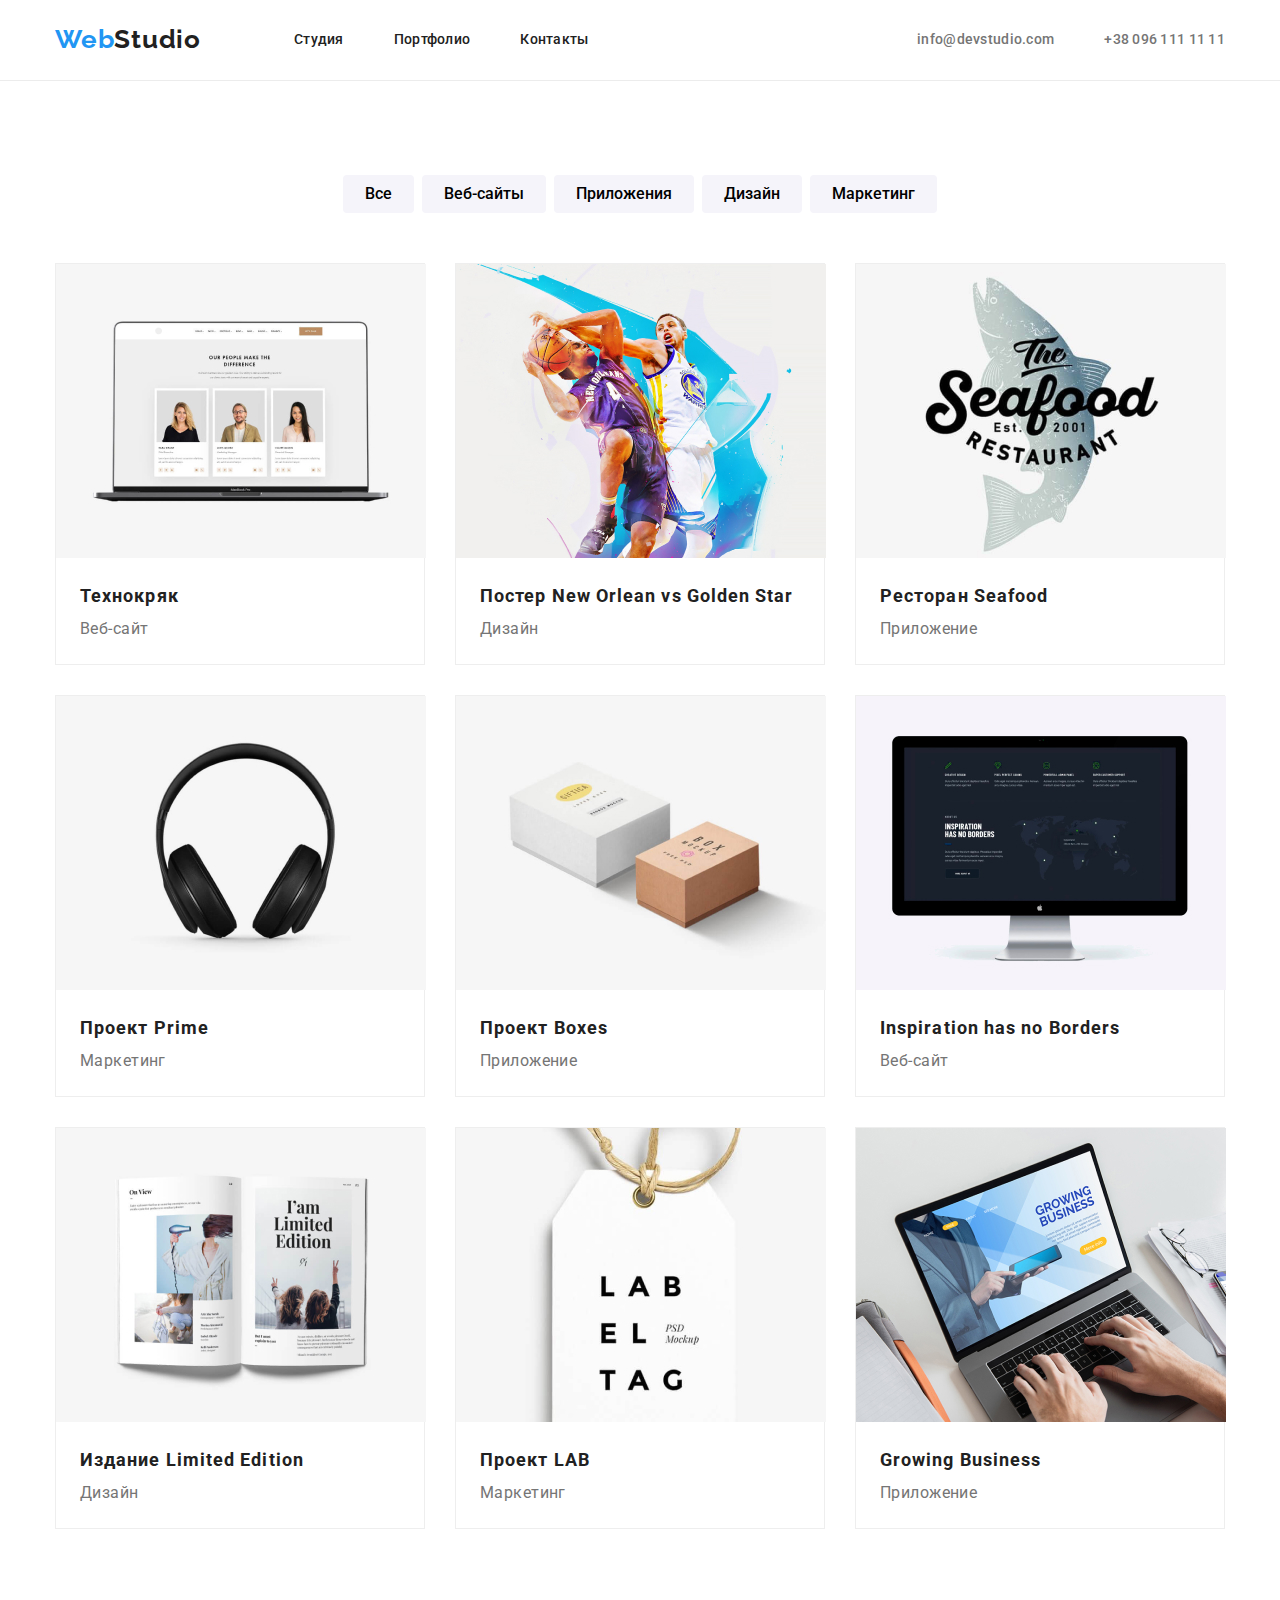
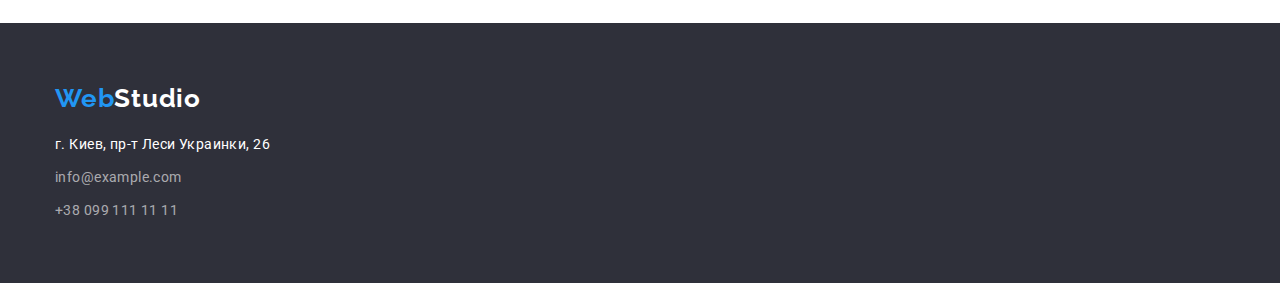
==== portfolio.html @ 338f5b6b "клондз" ====
<!DOCTYPE html>
<html lang="ru">

<head>
    <meta charset="UTF-8">
    <meta name="viewport" content="width=device-width, initial-scale=1.0">
    <title>Potfolio</title>
    <link rel="stylesheet" href="https://cdnjs.cloudflare.com/ajax/libs/modern-normalize/1.0.0/modern-normalize.min.css">
    <link rel="preconnect" href="https://fonts.gstatic.com">
    <link href="https://fonts.googleapis.com/css2?family=Raleway:wght@700&family=Roboto:wght@400;500;700;900&display=swap"
        rel="stylesheet">
    <link rel="stylesheet" href="./css/style.css">
</head>

<body>
    <!--Шапка сайта-->
    <header class="header">
        <div class="container">
            <nav class="navigation">
                <a href="./index.html" class="logo">
                    <span class="logo-accent">Web</span>Studio</a>
                <ul class="site-nav">
                    <li class="navigation-list"><a href="./index.html" class="link">Студия</a></li>
                    <li class="navigation-list"><a href="./portfolio.html" class="link current">Портфолио</a></li>
                    <li class="navigation-list"><a href="#" class="link">Контакты</a></li>
                </ul>
            </nav>
            <address class="address-nav">
                <a class="link" href="mailto:info@devstudio.com">info@devstudio.com</a>
                <a class="link number" href="tel:+380961111111">+38 096 111 11 11</a>
            </address>
        </div>
        
            
        

    </header>



  
    <main>
        <section class="examples-works">
            <div class="container">
                <h1 class="visually-hidden">Портфолио</h1>
                <ul class="button">
                    <li class="icon"><button type="button" class="curent button-icon">Все</button></li>
                    <li class="icon"><button type="button" class="button-icon">Веб-сайты</button></li>
                    <li class="icon"><button type="button" class="button-icon">Приложения</button></li>
                    <li class="icon"><button type="button" class="button-icon">Дизайн</button></li>
                    <li class="icon"><button type="button" class="button-icon">Маркетинг</button></li>
                </ul>
                <ul class="project">
                    <li class="item"><a href="">
                        <img src="./images/img-port1.jpg" alt="Ноутбук"> 
                        <div class="project-text">
                            <h2 class="project-name">Технокряк</h2>
                            <p class="project-type">Веб-сайт</p>
                        </div>
                        
                        </a>
                    </li>
                    <li class="item"><a href="">
                        <img src="./images/img-port2.jpg" alt="<Баскетбол"> 
                        <div class="project-text">
                            <h2 class="project-name">Постер New Orlean vs Golden Star</h2>
                            <p class="project-type">Дизайн</p>
                        </div>
                        
                        </a>
                    </li>
                    <li class="item"><a href="">
                        <img src="./images/img-port3.jpg" alt="Ресторан Seafood"> 
                        <div class="project-text">
                            <h2 class="project-name">Ресторан Seafood</h2>
                            <p class="project-type">Приложение</p>
                        </div>
                        
                        </a>
                    </li>
                    <li class="item"><a href="">
                        <img src="./images/img-port4.jpg" alt="Наушнки"> 
                        <div class="project-text">
                            <h2 class="project-name">Проект Prime</h2>
                            <p class="project-type">Маркетинг</p>
                        </div>
                        
                        </a>
                    </li>
                    <li class="item"><a href="">
                        <img src="./images/img-port5.jpg" alt="Коробки"> 
                        <div class="project-text">
                            <h2 class="project-name">Проект Boxes</h2>
                            <p class="project-type">Приложение</p>
                        </div>
                        
                        </a>
                    </li>
                    <li class="item"><a href="">
                        <img src="./images/img-port6.jpg" alt="Дизайн на мониторе"> 
                        <div class="project-text">
                            <h2 class="project-name">Inspiration has no Borders</h2>
                            <p class="project-type">Веб-сайт</p>
                        </div>
                        
                        </a>
                    </li>
                    <li class="item"><a href="">
                        <img src="./images/img-port7.jpg" alt="Лимитированая книга"> 
                        <div class="project-text">
                            <h2 class="project-name">Издание Limited Edition</h2>
                            <p class="project-type">Дизайн</p>
                        </div>
                        
                        </a>
                    </li>
                    <li class="item"><a href="">
                        <img src="./images/img-port8.jpg" alt="Tag метки"> 
                        <div class="project-text">
                            <h2 class="project-name">Проект LAB</h2>
                            <p class="project-type">Маркетинг</p>
                        </div>
                        
                        </a>
                    </li>
                    <li class="item"><a href="">
                        <img src="./images/img-port9.jpg" alt="Приложение на ноутбуке"> 
                        <div class="project-text"><h2 class="project-name">Growing Business</h2>
                        <p class="project-type">Приложение</p></div>
                        
                        </a>
                    </li>
                
                </ul>
            </div>
            
        </section>
    </main>
    <!--Подвал-->
    <footer class="box">
        <div class="footer-nav container">
            <a href="index.html" class="logo-footer">
                <span class="logo-accent">Web</span>Studio</a>
            <address>
                <ul class="box-list">
                    <li>
                        <a class="link address" href="https://goo.gl/maps/RxFBM79pDtVXAwZK7">г. Киев, пр-т Леси Украинки, 26
                            <br></a>
                    </li>
                    <li>
                        <a class="link" href="mailto:info@example.com">info@example.com</a>
                    </li>
                    <li>
                        <a class="link" href="tel:+380991111111">+38 099 111 11 11</a>
                    </li>
                </ul>
    
    
    
    
            </address>
    
    
        </div>
    
    </footer>
    </body>
    
    </html>
---- css/style.css ----
/* цвет основного текста #757575*/
/* вторичный цвет текста #212121 */
/* цвет акцента 2196f3*/
/* фон белый  */
:root {
  --primary-text-color: #757575;
  --title-text-color: #212121;
  --accent-color: #2196f3;
  --primary-white-color: #ffffff;
  --second-background: #f5f4fa;
  --footer-background: #2f303a;
  --border-color-projects: #EEEEEE;
}

*,
*::before,
*::after {
  margin: 0;
  padding: 0;
  box-sizing: border-box;
}
img {
  display: block;
}
body {
  margin: 0;
  background-color: var(--primary-white-color);
  color: var(--primary-text-color);
  font-family: Roboto, sans-serif;
  letter-spacing: 0.03em;
  font-size: 14px;
  line-height: 1.17;
}
body li {
  list-style-type: none;
}
li a {
  text-decoration: none;
}
.container {
  width: 1200px;
  margin-left: 0 auto;
  padding-left: 15px;
  padding-right: 15px;
  margin: 0 auto;
}

.header {
  display: flex;
  align-items: center;
  border-bottom: 1px solid #ececec;
  padding-top: 24px;
  padding-bottom: 25px;
}
.header .container {
  display: flex;
  align-items: center;
}

.navigation {
  display: flex;
  align-items: center;
}
.site-nav {
  display: flex;
  align-items: center;
}

.logo {
  align-items: center;
  margin-right: 93px;
  font-family: Raleway, sans-serif;
  font-weight: 700;
  font-size: 26px;
  line-height: 1.2;
  color: var(--title-text-color);
  letter-spacing: 0.03em;
}

.logo-accent {
  color: var(--accent-color);
}

nav a,
.address-nav a {
  text-decoration: none;
}
.address-nav {
  display: flex;
  margin-left: auto;
}
.site-nav .link:hover,
.site-nav .link:focus,
.site-nav .current:visited {
  color: var(--accent-color);
}
/* Site nav */
.site-nav .link {
  font-weight: 500;
  font-size: 14px;
  line-height: 1.14;
  letter-spacing: 0.02em;
  color: var(--title-text-color);
}
.navigation-list {
  display: block;
  margin-right: 50px;
}
.navigation-list:last-child {
  margin-right: 0;
}

.site-nav .link:hover,
.site-nav .link:focus,
.site-nav .current:visited {
  color: var(--accent-color);
}
.address-nav a {
  color: var(--primary-text-color);
  font-weight: 500;
  font-size: 14px;
  line-height: 1.14;
  letter-spacing: 0.02em;
  font-style: normal;
}
.address-nav .link:hover,
.address-nav .link:focus {
  color: var(--accent-color);
}
.address-nav .number {
  margin-left: 50px;
}
/* h1 Заголовок h1 */
.hero {
  text-align: center;
  padding: 200px 0;
  color: var(--primary-white-color);
  background-color: #2f303a;
}
.hero-title {
  font-weight: 900;
  font-size: 44px;
  line-height: 1.36;
  text-align: center;
  letter-spacing: 0.06em;
  text-transform: uppercase;
  margin-bottom: 30px;
  border: none;
}

.hero-button {
  font-weight: 700;
  font-size: 16px;
  line-height: 1.87;
  letter-spacing: 0.06em;
  background-color: var(--accent-color);
  color: var(--primary-white-color);
  display: inline-block;
  padding: 10px 32px;
  box-shadow: 0px 4px 4px rgba(0, 0, 0, 0.15);
  border-radius: 4px;
  border: none;

}

/* Особенности */
.visually-hidden {
  position: absolute;
  width: 1px;
  height: 1px;
  margin: -1px;
  border: 0;
  padding: 0;

  white-space: nowrap;
  clip-path: inset(100%);
  clip: rect(0 0 0 0);
  overflow: hidden;
}
.advantages-title {
  margin-bottom: 10px;
  color: var(--title-text-color);
  font-weight: 700;
  font-size: 14px;
  line-height: 1.14;
  text-transform: uppercase;
}
.advantages-text {
  font-weight: 400;
  font-size: 14px;
  line-height: 1.71;
}
.advantages-list {
  display: flex;
  flex-wrap: wrap;
}
.advantages-item {
  margin-right: 30px;
  width: 270px;
}
.advantages-item:last-child {
  margin-right: 0;
}
/* Сферы деятельности */
.section {
  padding-top: 94px;
  padding-bottom: 94px;
}
.advantages {
  padding-bottom: 0;
}
.section .product-item-title {
  margin-bottom: 50px;
  color: var(--title-text-color);
  font-weight: 700;
  font-size: 36px;
  line-height: 1.17;
  text-align: center;
}
.product-list {
  display: flex;
  flex-flow: row;
  justify-content: space-between;
}
/* Секция наша команда */
.team {
  background-color: var(--second-background);
}
.team-list {
  display: flex;
  flex-direction: row;
  justify-content: space-between;
}
.team-item {
  background-color: var(--primary-white-color);
  box-shadow: 0px 1px 3px rgba(0, 0, 0, 0.12), 0px 1px 1px rgba(0, 0, 0, 0.14),
    0px 2px 1px rgba(0, 0, 0, 0.2);
  border-radius: 0px 0px 4px 4px;
}
.about-team {
  display: block;
  text-align: center;
  padding-top: 30px;
  padding-bottom: 30px;
}
.team-item-title {
  margin-bottom: 50px;
  font-weight: 700;
  font-size: 36px;
  line-height: 1.16;
  text-align: center;
  color: var(--title-text-color);
}
.team-caption {
  font-weight: 500;
  font-size: 16px;
  line-height: 1.19;
  text-align: center;
  padding-bottom: 10px;
  color: var(--title-text-color);
}
.team-text {
  font-weight: 400;
  font-size: 16px;
  line-height: 1.19;
  text-align: center;
}

/* Футер */
.box .logo-footer {
  margin-bottom: 20px;
}
.logo-footer {
  font-family: "Raleway", sans-serif;
  font-weight: 700;
  font-size: 26px;
  letter-spacing: 0.03em;
  color: var(--primary-white-color);
}

.box-list .addresss {
  color: var(--primary-white-color);
}

.box-list .link {
  line-height: 1.71;
  color: rgba(255, 255, 255, 0.6);
  font-style: normal;
}
.box-list li:not(:last-child) {
  margin-bottom: 9px;
}

.box a {
  text-decoration: none;
  display: block;
}
.box {
  background-color: var(--footer-background);
  padding: 60px 0;
}
.logo-second-footer {
  color: var(--primary-white-color);
}
.address-footer {
  font-style: normal;
}


.box-list .address {
  color: var(--primary-white-color);
}
.link:hover,
.link:focus {
  color: var(--accent-color);
  text-decoration: none;
}

/* Портфолио */
.button {
  display: flex;
  justify-content: center;
  margin-bottom: 50px;
}

.button-icon {
  font-weight: 500;
  font-size: 16px;
  line-height: 1.62;
  background-color: var(--second-background);
  padding: 6px 22px;
  border-radius: 4px;
  border: none;
}
.current.button-icon,
.button-icon:hover,
.button-icon:focus {
  background-color: var(--accent-color);
  color: var(--primary-white-color);
  box-shadow: 0px 3px 1px rgba(0, 0, 0, 0.1), 0px 1px 2px rgba(0, 0, 0, 0.08),
    0px 2px 2px rgba(0, 0, 0, 0.12);
}
.icon:not(:last-child) {
  margin-right: 8px;
}
.examples-works {
    padding: 94px 0;
    }
}

.examples-works p {
  font-family: Roboto;
  font-weight: 400;
  font-size: 16px;
  line-height: 1.875;
  letter-spacing: 0.03em;
  color: var(--primary-text-color);
}
.project {
  display: flex;
  flex-wrap: wrap;
}
.project .item {
  width: 370px;
  margin: 0px 30px 30px 0px;
  border: 1px solid var(--border-color-projects);
}
.project .item:nth-child(3n + 3) {
  margin-right: 0px;
}
.project .item:nth-last-child(-n + 3) {
  margin-bottom: 0px;
}
.project-name {
  color: var(--title-text-color);;
  font-weight: 700;
  font-size: 18px;
  line-height: 2;
  letter-spacing: 0.06em;

}
.project-type {
  font-size: 16px;
  line-height: 1.87;
  color: var(--primary-text-color);

}
.examples-works .project-text {
      padding: 20px 24px;
}
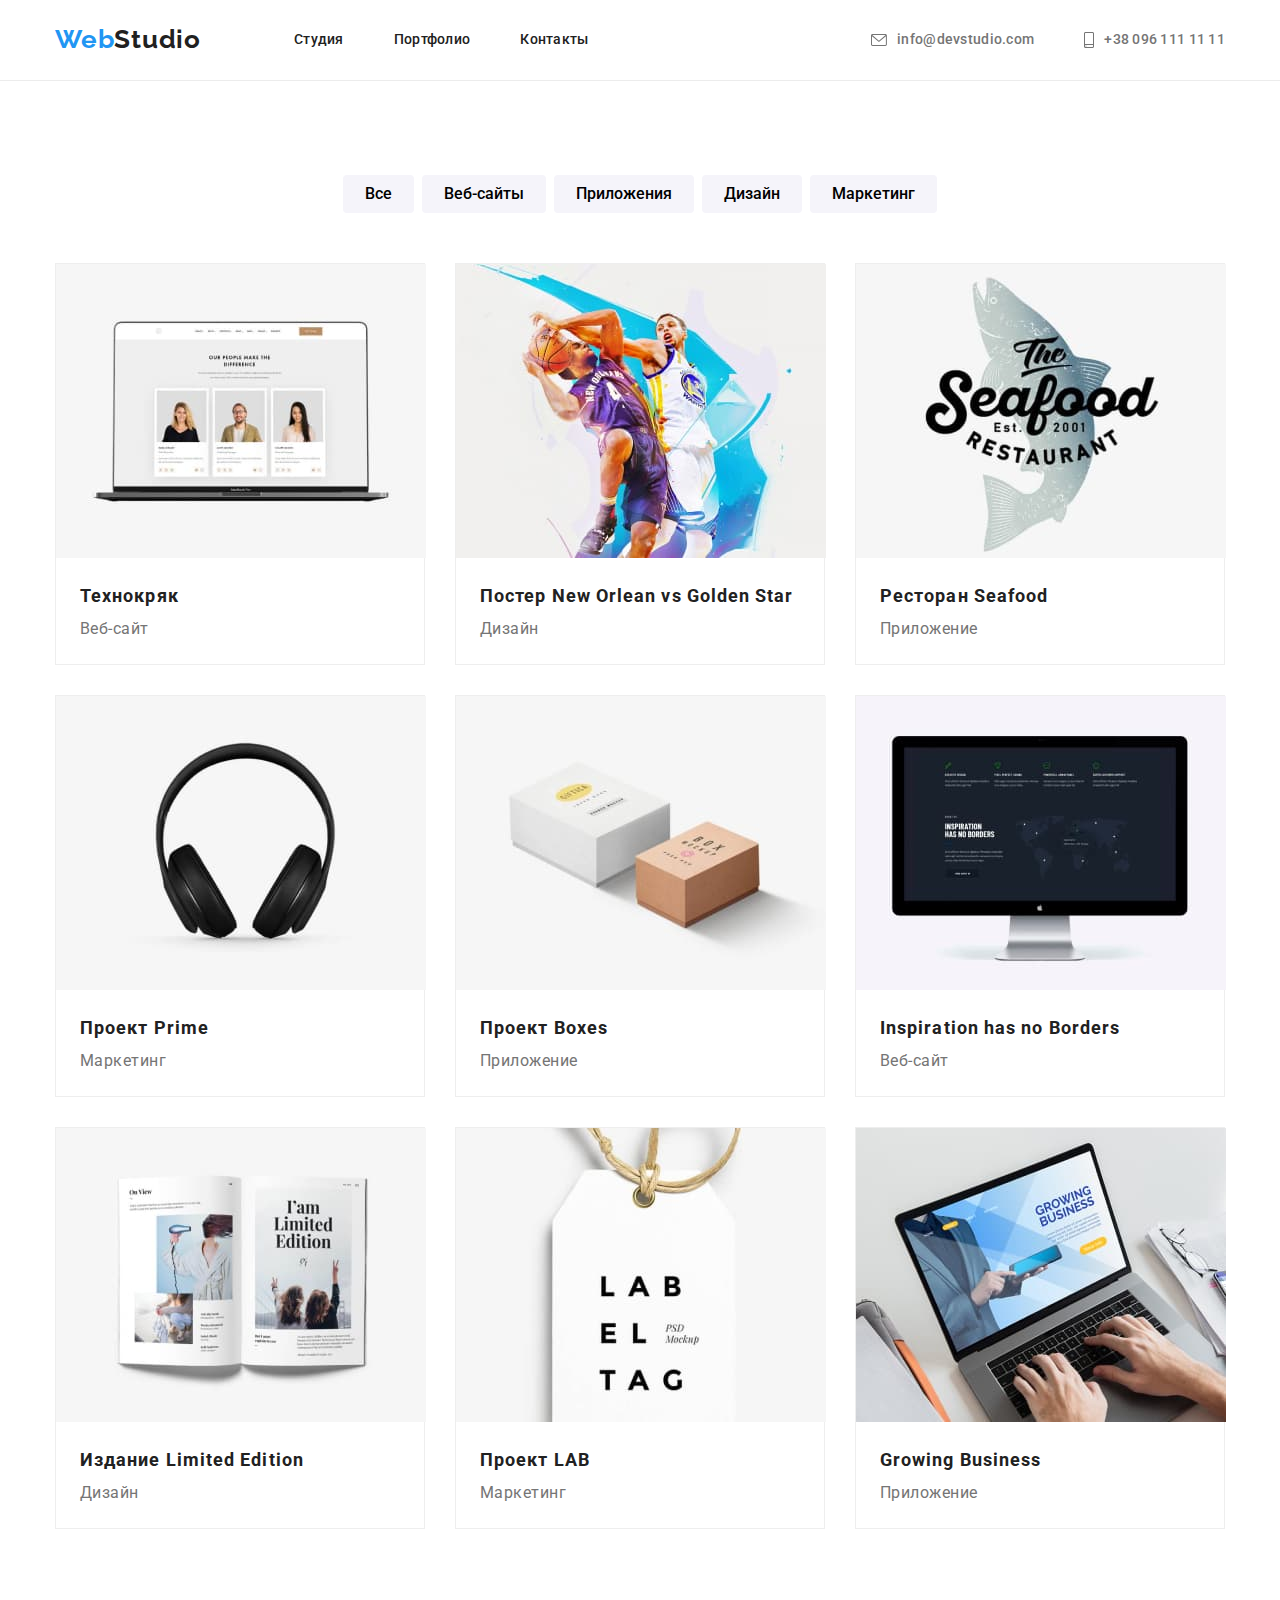
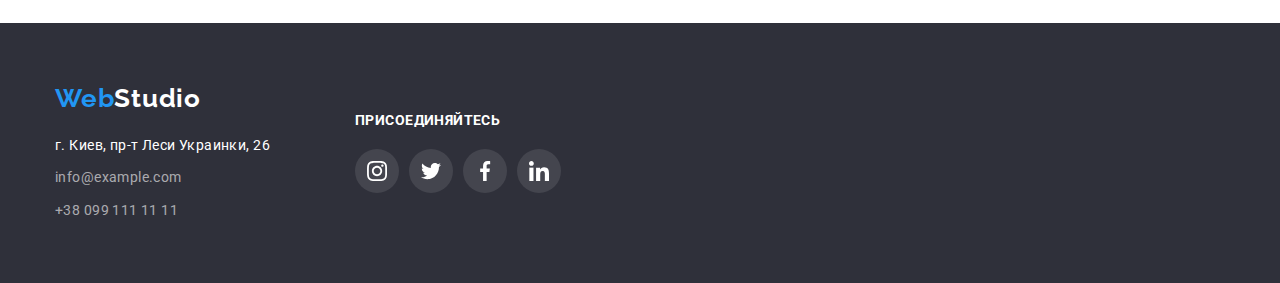
==== commit 3eb862be: "hw4end" ====
--- a/portfolio.html
+++ b/portfolio.html
@@ -26,8 +26,16 @@
                 </ul>
             </nav>
             <address class="address-nav">
-                <a class="link" href="mailto:info@devstudio.com">info@devstudio.com</a>
-                <a class="link number" href="tel:+380961111111">+38 096 111 11 11</a>
+                <a class="link" href="mailto:info@devstudio.com">
+                    <svg class="header-contacts" width="16" height="12">
+                        <use href="./images/sprite.svg#icon-envelope"></use>
+                    </svg>
+                    info@devstudio.com</a>
+                <a class="link number" href="tel:+380961111111">
+                    <svg class="header-contacts" width="10" height="16">
+                        <use href="./images/sprite.svg#icon-smartphone"></use>
+                    </svg>
+                    +38 096 111 11 11</a>
             </address>
         </div>
         
@@ -139,30 +147,58 @@
     <!--Подвал-->
     <footer class="box">
         <div class="footer-nav container">
-            <a href="index.html" class="logo-footer">
-                <span class="logo-accent">Web</span>Studio</a>
-            <address>
-                <ul class="box-list">
-                    <li>
-                        <a class="link address" href="https://goo.gl/maps/RxFBM79pDtVXAwZK7">г. Киев, пр-т Леси Украинки, 26
-                            <br></a>
-                    </li>
-                    <li>
-                        <a class="link" href="mailto:info@example.com">info@example.com</a>
-                    </li>
-                    <li>
-                        <a class="link" href="tel:+380991111111">+38 099 111 11 11</a>
-                    </li>
-                </ul>
-    
-    
-    
-    
-            </address>
-    
-    
+            <div class="box-address">
+                <a href="index.html" class="logo-footer">
+                    <span class="logo-accent">Web</span>Studio</a>
+                <address>
+                    <ul class="box-list">
+                        <li>
+                            <a class="link address" href="https://goo.gl/maps/RxFBM79pDtVXAwZK7">г. Киев, пр-т Леси
+                                Украинки, 26<br></a>
+                        </li>
+                        <li>
+                            <a class="link" href="mailto:info@example.com">info@example.com</a>
+                        </li>
+                        <li>
+                            <a class="link" href="tel:+380991111111">+38 099 111 11 11</a>
+                        </li>
+                    </ul>
+                </address>
+            </div>
+            <div class="footer-socials-box">
+                <h3 class="join">присоединяйтесь</h3>
+                <ul class="footer-socials-list">
+                    <li class="footer-socials-item">
+                        <a href="" class="socials-link">
+                            <svg class="socials-link-icon">
+                                <use href="./images/sprite.svg#icon-instagramf"></use>
+                            </svg>
+                        </a>
+                    </li>
+                    <li class="footer-socials-item">
+                        <a href="" class="socials-link">
+                            <svg class="socials-link-icon">
+                                <use href="./images/sprite.svg#icon-twitterf"></use>
+                            </svg>
+                        </a>
+                    </li>
+                    <li class="footer-socials-item">
+                        <a href="" class="socials-link">
+                            <svg class="socials-link-icon">
+                                <use href="./images/sprite.svg#icon-facebook-f"></use>
+                            </svg>
+                        </a>
+                    </li>
+                    <li class="footer-socials-item">
+                        <a href="" class="socials-link">
+                            <svg class="socials-link-icon">
+                                <use href="./images/sprite.svg#icon-linkedinf"></use>
+                            </svg>
+                        </a>
+                    </li>
+                </ul>
+            </div>
         </div>
-    
     </footer>
     </body>
     
--- a/css/style.css
+++ b/css/style.css
@@ -9,7 +9,9 @@
   --primary-white-color: #ffffff;
   --second-background: #f5f4fa;
   --footer-background: #2f303a;
-  --border-color-projects: #EEEEEE;
+  --border-color-projects: #eeeeee;
+  --advantages-background-img: #f5f4fa;
+  --social-links-svg-main-color: #afb1b8;
 }
 
 *,
@@ -56,6 +58,9 @@
   display: flex;
   align-items: center;
 }
+.header-contacts {
+  margin-right: 10px;
+}
 
 .navigation {
   display: flex;
@@ -84,7 +89,10 @@
 nav a,
 .address-nav a {
   text-decoration: none;
-}
+  display: flex;
+  align-items: center;
+}
+
 .address-nav {
   display: flex;
   margin-left: auto;
@@ -110,11 +118,6 @@
   margin-right: 0;
 }
 
-.site-nav .link:hover,
-.site-nav .link:focus,
-.site-nav .current:visited {
-  color: var(--accent-color);
-}
 .address-nav a {
   color: var(--primary-text-color);
   font-weight: 500;
@@ -122,20 +125,33 @@
   line-height: 1.14;
   letter-spacing: 0.02em;
   font-style: normal;
+  fill: var(--primary-text-color);
 }
 .address-nav .link:hover,
 .address-nav .link:focus {
-  color: var(--accent-color);
-}
+  fill: var(--accent-color);
+}
+
 .address-nav .number {
   margin-left: 50px;
 }
 /* h1 Заголовок h1 */
 .hero {
+  max-width: 1600px;
+  height: 600px;
+  margin-right: auto;
+  margin-left: auto;
   text-align: center;
   padding: 200px 0;
   color: var(--primary-white-color);
-  background-color: #2f303a;
+  background: #c4c4c4;
+  background-image: linear-gradient(
+      rgba(47, 48, 58, 0.4),
+      rgba(47, 48, 58, 0.4)
+    ),
+    url(../images/img-hero.jpg);
+  background-repeat: no-repeat;
+  background-size: cover;
 }
 .hero-title {
   font-weight: 900;
@@ -160,7 +176,6 @@
   box-shadow: 0px 4px 4px rgba(0, 0, 0, 0.15);
   border-radius: 4px;
   border: none;
-
 }
 
 /* Особенности */
@@ -201,6 +216,16 @@
 .advantages-item:last-child {
   margin-right: 0;
 }
+.advantages-item div {
+  display: flex;
+  align-items: center;
+  justify-content: center;
+  background-color: var(--advantages-background-img);
+  width: 270px;
+  height: 120px;
+  margin-bottom: 30px;
+}
+
 /* Сферы деятельности */
 .section {
   padding-top: 94px;
@@ -240,8 +265,8 @@
 .about-team {
   display: block;
   text-align: center;
-  padding-top: 30px;
-  padding-bottom: 30px;
+  margin-top: 30px;
+  margin-bottom: 16px;
 }
 .team-item-title {
   margin-bottom: 50px;
@@ -265,6 +290,76 @@
   line-height: 1.19;
   text-align: center;
 }
+.social-list {
+  display: flex;
+  justify-content: space-between;
+  margin-left: 32px;
+  margin-right: 32px;
+  margin-bottom: 30px;
+}
+
+.social-list-item-link {
+  display: inline-flex;
+  justify-content: center;
+  align-items: center;
+  width: 44px;
+  height: 44px;
+  border-radius: 50%;
+}
+.social-list-item-link:hover,
+.social-list-item-link:focus {
+  background-color: var(--accent-color);
+}
+.social-list-item-link:hover .social-list-item-svg,
+.social-list-item-link:focus .social-list-item-svg {
+  fill: var(--primary-white-color);
+}
+.social-list-item-svg {
+  width: 20px;
+  height: 20px;
+  fill: var(--social-links-svg-main-color);
+}
+
+.clients .container {
+  text-align: center;
+}
+.clients-item-title {
+  margin-bottom: 50px;
+  font-weight: 700;
+  font-size: 36px;
+  line-height: 1.16;
+  text-align: center;
+  letter-spacing: 0.03em;
+  color: var(--title-text-color);
+}
+.clients-list-item {
+  display: flex;
+  justify-content: center;
+  align-items: center;
+  width: 170px;
+  height: 90px;
+  border: 1px solid var(--social-links-svg-main-color);
+  border-radius: 4px;
+}
+.clients-list {
+  display: flex;
+  justify-content: center;
+  align-items: center;
+}
+.clients-list li:not(:last-child) {
+  margin-right: 30px;
+}
+.clients-list-item:hover,
+.clients-list-item:focus {
+  border: 1px solid var(--accent-color);
+}
+.clients-list-item-svg {
+  fill: var(--social-links-svg-main-color);
+}
+.clients-list-item:hover .clients-list-item-svg,
+.clients-list-item:focus .clients-list-item-svg {
+  fill: var(--accent-color);
+}
 
 /* Футер */
 .box .logo-footer {
@@ -293,7 +388,7 @@
 
 .box a {
   text-decoration: none;
-  display: block;
+  display: flex;
 }
 .box {
   background-color: var(--footer-background);
@@ -306,7 +401,10 @@
   font-style: normal;
 }
 
-
+.box-address {
+  margin-right: 70px;
+  width: 230px;
+}
 .box-list .address {
   color: var(--primary-white-color);
 }
@@ -314,6 +412,62 @@
 .link:focus {
   color: var(--accent-color);
   text-decoration: none;
+}
+.footer-nav {
+  display: flex;
+  align-items: center;
+}
+.footer-socials-box {
+  justify-content: center;
+  align-content: center;
+  width: 206px;
+}
+.box-link {
+  color: var(--primary-white-color);
+  justify-content: start;
+}
+.box-link .link:hover,
+.box-link .link:focus {
+  color: var(--accent-color);
+  text-decoration: none;
+}
+
+.footer-socials-list {
+  display: flex;
+}
+.footer-socials-item {
+  border-radius: 50%;
+  background-color: rgba(255, 255, 255, 0.1);
+}
+.footer-socials-item svg {
+  fill: var(--primary-white-color);
+}
+.footer-socials-item:not(:last-child) {
+  margin-right: 10px;
+}
+.join {
+  display: block;
+  font-weight: 700;
+  font-size: 14px;
+  line-height: 1.14;
+  margin-bottom: 20px;
+  text-transform: uppercase;
+  color: var(--primary-white-color);
+}
+.socials-link {
+  justify-content: center;
+  align-items: center;
+  width: 44px;
+  height: 44px;
+  border-radius: 50%;
+}
+.socials-link-icon {
+  width: 20px;
+  height: 20px;
+}
+.socials-link:hover,
+.socials-link:focus {
+  background-color: var(--accent-color);
 }
 
 /* Портфолио */
@@ -344,8 +498,7 @@
   margin-right: 8px;
 }
 .examples-works {
-    padding: 94px 0;
-    }
+  padding: 94px 0;
 }
 
 .examples-works p {
@@ -372,19 +525,17 @@
   margin-bottom: 0px;
 }
 .project-name {
-  color: var(--title-text-color);;
+  color: var(--title-text-color);
   font-weight: 700;
   font-size: 18px;
   line-height: 2;
   letter-spacing: 0.06em;
-
 }
 .project-type {
   font-size: 16px;
   line-height: 1.87;
   color: var(--primary-text-color);
-
 }
 .examples-works .project-text {
-      padding: 20px 24px;
-}+  padding: 20px 24px;
+}
